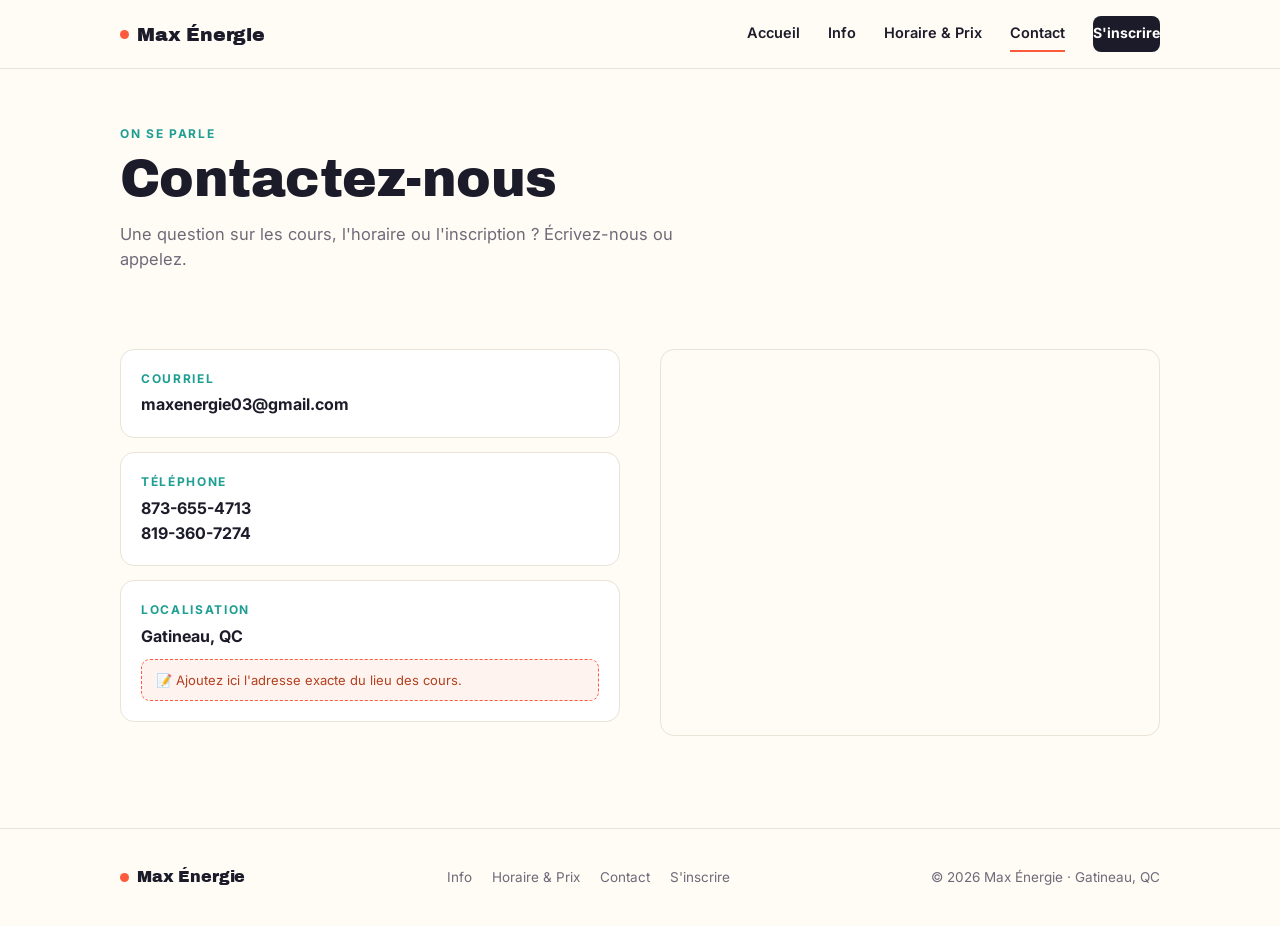
==== contact.html @ 3cfbb034 "Add files via upload" ====
<!DOCTYPE html>
<html lang="fr">
<head>
<meta charset="UTF-8">
<meta name="viewport" content="width=device-width, initial-scale=1.0">
<title>Contact — Max Énergie</title>
<link rel="preconnect" href="https://fonts.googleapis.com">
<link rel="preconnect" href="https://fonts.gstatic.com" crossorigin>
<link href="https://fonts.googleapis.com/css2?family=Archivo+Black&family=Inter:wght@400;500;600;700&display=swap" rel="stylesheet">
<link rel="stylesheet" href="styles.css">
</head>
<body>

<header class="site">
  <div class="nav-inner">
    <a href="index.html" class="brand"><span class="dot"></span>Max Énergie</a>
    <button class="menu-toggle" aria-label="Menu" onclick="document.querySelector('nav.links').classList.toggle('open')">Menu</button>
    <nav class="links">
      <a href="index.html">Accueil</a>
      <a href="info.html">Info</a>
      <a href="horaire.html">Horaire &amp; Prix</a>
      <a href="contact.html" class="active">Contact</a>
      <a href="inscription-max-energie.html" class="nav-cta">S'inscrire</a>
    </nav>
  </div>
</header>

<section class="hero" style="padding-bottom:10px;">
  <div class="container">
    <p class="eyebrow">On se parle</p>
    <h1>Contactez-nous</h1>
    <p class="sub">Une question sur les cours, l'horaire ou l'inscription ? Écrivez-nous ou appelez.</p>
  </div>
</section>

<section class="section" style="padding-top:10px;">
  <div class="container contact-grid">
    <div>
      <div class="contact-item">
        <p class="eyebrow">Courriel</p>
        <a href="mailto:maxenergie03@gmail.com">maxenergie03@gmail.com</a>
      </div>
      <div class="contact-item">
        <p class="eyebrow">Téléphone</p>
        <a href="tel:8736554713">873-655-4713</a><br>
        <a href="tel:8193607274">819-360-7274</a>
      </div>
      <div class="contact-item">
        <p class="eyebrow">Localisation</p>
        <span style="font-weight:700;">Gatineau, QC</span>
        <p class="placeholder-note">📝 Ajoutez ici l'adresse exacte du lieu des cours.</p>
      </div>
    </div>

    <div class="map-box">
      <iframe
        src="https://www.google.com/maps?q=Gatineau,QC&output=embed"
        loading="lazy"
        referrerpolicy="no-referrer-when-downgrade"
        title="Carte — Gatineau, QC">
      </iframe>
    </div>
  </div>
</section>

<footer class="site">
  <div class="container footer-inner">
    <a href="index.html" class="brand"><span class="dot"></span>Max Énergie</a>
    <div class="footer-links">
      <a href="info.html">Info</a>
      <a href="horaire.html">Horaire &amp; Prix</a>
      <a href="contact.html">Contact</a>
      <a href="inscription-max-energie.html">S'inscrire</a>
    </div>
    <span>&copy; <span id="year"></span> Max Énergie · Gatineau, QC</span>
  </div>
</footer>

<script>document.getElementById('year').textContent = new Date().getFullYear();</script>
</body>
</html>
---- styles.css ----
:root{
  --ink:#1C1B29;
  --base:#FFFBF5;
  --coral:#FF5A3C;
  --teal:#1F9E92;
  --muted:#6E6B78;
  --line:#E9E3D8;
  --card-bg:#FFFFFF;
  --radius:14px;
  --maxw:1080px;
}

*{box-sizing:border-box;}
html{scroll-behavior:smooth;}

body{
  margin:0;
  background:var(--base);
  font-family:'Inter',sans-serif;
  color:var(--ink);
  line-height:1.55;
}

img{max-width:100%;display:block;}

a{color:inherit;}

.container{
  max-width:var(--maxw);
  margin:0 auto;
  padding:0 20px;
}

/* ---------- Header / nav ---------- */
header.site{
  border-bottom:1px solid var(--line);
  background:var(--base);
  position:sticky;
  top:0;
  z-index:50;
}
.nav-inner{
  max-width:var(--maxw);
  margin:0 auto;
  padding:16px 20px;
  display:flex;
  align-items:center;
  justify-content:space-between;
}
.brand{
  font-family:'Archivo Black',sans-serif;
  font-weight:400;
  font-size:19px;
  letter-spacing:-.01em;
  text-decoration:none;
  color:var(--ink);
  display:flex;
  align-items:center;
  gap:8px;
}
.brand .dot{
  width:9px;height:9px;border-radius:50%;
  background:var(--coral);
  display:inline-block;
}
nav.links{
  display:flex;
  gap:28px;
  font-size:14.5px;
  font-weight:600;
}
nav.links a{
  text-decoration:none;
  color:var(--ink);
  padding:6px 0;
  border-bottom:2px solid transparent;
}
nav.links a:hover, nav.links a.active{
  border-bottom-color:var(--coral);
}
.nav-cta{
  background:var(--ink);
  color:#fff !important;
  padding:9px 18px;
  border-radius:8px;
  text-decoration:none;
  font-size:14px;
  font-weight:700;
}
.nav-cta:hover{ background:var(--coral); }

.menu-toggle{ display:none; }

@media (max-width:760px){
  nav.links{ display:none; }
  .menu-toggle{
    display:block;
    background:none;
    border:1.5px solid var(--line);
    border-radius:8px;
    padding:8px 12px;
    font-size:14px;
    font-weight:600;
    cursor:pointer;
  }
  nav.links.open{
    display:flex;
    flex-direction:column;
    position:absolute;
    top:100%;
    left:0;
    right:0;
    background:var(--base);
    border-bottom:1px solid var(--line);
    padding:16px 20px 20px;
    gap:16px;
  }
}

/* ---------- Pulse motif ---------- */
.pulse{
  height:34px;
  overflow:hidden;
}
.pulse svg{ width:100%; height:100%; display:block; }
.pulse path{
  fill:none;
  stroke:var(--coral);
  stroke-width:2.5;
  stroke-linecap:round;
  stroke-linejoin:round;
  stroke-dasharray:340;
  stroke-dashoffset:340;
  animation:draw 2.2s ease-out forwards;
}
@keyframes draw{ to{ stroke-dashoffset:0; } }
@media (prefers-reduced-motion: reduce){
  .pulse path{ animation:none; stroke-dashoffset:0; }
}

/* ---------- Type helpers ---------- */
.eyebrow{
  font-size:12px;
  letter-spacing:.14em;
  text-transform:uppercase;
  color:var(--teal);
  font-weight:700;
  margin:0 0 8px;
}
h1{
  font-family:'Archivo Black',sans-serif;
  font-weight:400;
  font-size:clamp(32px,6vw,52px);
  line-height:1.03;
  letter-spacing:-.01em;
  margin:0 0 16px;
}
h2{
  font-family:'Archivo Black',sans-serif;
  font-weight:400;
  font-size:clamp(24px,4vw,32px);
  line-height:1.1;
  margin:0 0 14px;
}
h3{
  font-size:18px;
  font-weight:700;
  margin:0 0 8px;
}
.sub{
  color:var(--muted);
  font-size:16.5px;
  max-width:56ch;
  margin:0 0 28px;
}

/* ---------- Banner ---------- */
.banner{
  background:var(--ink);
  color:#fff;
  font-size:14px;
  font-weight:600;
  text-align:center;
  padding:10px 16px;
}
.banner span{ color:#FFB199; }

/* ---------- Hero ---------- */
.hero{
  padding:56px 0 64px;
}
.hero-top{
  display:flex;
  gap:48px;
  align-items:center;
  flex-wrap:wrap;
}
.hero-text{ flex:1 1 420px; }
.hero-visual{
  flex:1 1 320px;
  background:linear-gradient(155deg,#FFE7DE 0%, #FFF3EF 55%, var(--base) 100%);
  border-radius:var(--radius);
  border:1px solid var(--line);
  min-height:300px;
  display:flex;
  align-items:center;
  justify-content:center;
  position:relative;
  overflow:hidden;
}
.hero-visual .badge{
  position:absolute;
  background:#fff;
  border:1px solid var(--line);
  border-radius:12px;
  padding:14px 18px;
  box-shadow:0 8px 24px rgba(28,27,41,.08);
  font-weight:700;
  font-size:14px;
}
.hero-visual .b1{ top:22px; left:24px; color:var(--coral); }
.hero-visual .b2{ bottom:26px; right:22px; color:var(--teal); }
.hero-visual .center-mark{
  font-family:'Archivo Black',sans-serif;
  font-size:15vw;
  max-font-size:96px;
  color:var(--coral);
  opacity:.14;
}

.btn-row{ display:flex; gap:12px; flex-wrap:wrap; margin-top:8px; }
.btn{
  display:inline-block;
  padding:13px 24px;
  border-radius:9px;
  font-weight:700;
  font-size:15px;
  text-decoration:none;
}
.btn-primary{ background:var(--coral); color:#fff; }
.btn-primary:hover{ background:#E64A2E; }
.btn-secondary{ background:#fff; color:var(--ink); border:1.5px solid var(--line); }
.btn-secondary:hover{ border-color:var(--ink); }

/* ---------- Class cards ---------- */
.classes{ padding:56px 0; }
.class-grid{
  display:grid;
  grid-template-columns:repeat(3,1fr);
  gap:20px;
  margin-top:32px;
}
@media (max-width:820px){ .class-grid{ grid-template-columns:1fr; } }

.class-card{
  border:1px solid var(--line);
  background:var(--card-bg);
  border-radius:var(--radius);
  padding:26px;
}
.class-card .tag{
  display:inline-block;
  font-size:11px;
  font-weight:700;
  letter-spacing:.08em;
  text-transform:uppercase;
  padding:4px 10px;
  border-radius:99px;
  margin-bottom:14px;
}
.tag.zumba{ background:#FFF3EF; color:var(--coral); }
.tag.boxe{ background:#1C1B29; color:#fff; }
.tag.parent{ background:#E6F7F5; color:var(--teal); }

.class-card p{ color:var(--muted); font-size:14.5px; margin:0; }

/* ---------- Info sections ---------- */
.section{ padding:52px 0; }
.section.alt{ background:#FFF6EF; border-top:1px solid var(--line); border-bottom:1px solid var(--line); }
.two-col{
  display:grid;
  grid-template-columns:1fr 1fr;
  gap:44px;
  align-items:start;
}
@media (max-width:760px){ .two-col{ grid-template-columns:1fr; } }

.placeholder-note{
  background:#FFF3EF;
  border:1px dashed var(--coral);
  border-radius:9px;
  padding:10px 14px;
  font-size:13px;
  color:#B3401F;
  margin:10px 0 0;
}

/* ---------- Schedule table ---------- */
table.schedule{
  width:100%;
  border-collapse:collapse;
  margin-top:20px;
  font-size:14.5px;
}
table.schedule th, table.schedule td{
  border:1px solid var(--line);
  padding:12px 14px;
  text-align:left;
}
table.schedule th{
  background:var(--ink);
  color:#fff;
  font-weight:700;
  font-size:13px;
  text-transform:uppercase;
  letter-spacing:.04em;
}
table.schedule tr:nth-child(even){ background:#FFFDF9; }

/* ---------- Pricing cards ---------- */
.pricing-grid{
  display:grid;
  grid-template-columns:repeat(4,1fr);
  gap:16px;
  margin-top:28px;
}
@media (max-width:820px){ .pricing-grid{ grid-template-columns:1fr 1fr; } }
@media (max-width:480px){ .pricing-grid{ grid-template-columns:1fr; } }

.price-card{
  border:1.5px solid var(--line);
  border-radius:var(--radius);
  padding:22px;
  text-align:center;
  background:#fff;
}
.price-card .count{
  font-family:'Archivo Black',sans-serif;
  font-size:34px;
  color:var(--coral);
  display:block;
}
.price-card .label{ font-size:13px; color:var(--muted); margin-bottom:12px; display:block; }
.price-card .price{ font-size:15px; font-weight:700; }

/* ---------- Contact ---------- */
.contact-grid{
  display:grid;
  grid-template-columns:1fr 1fr;
  gap:40px;
  margin-top:28px;
}
@media (max-width:760px){ .contact-grid{ grid-template-columns:1fr; } }
.contact-item{
  border:1px solid var(--line);
  border-radius:var(--radius);
  padding:20px;
  background:#fff;
  margin-bottom:14px;
}
.contact-item .eyebrow{ margin-bottom:4px; }
.contact-item a{ text-decoration:none; font-weight:700; color:var(--ink); }
.contact-item a:hover{ color:var(--coral); }

.map-box{
  border:1px solid var(--line);
  border-radius:var(--radius);
  overflow:hidden;
  min-height:280px;
}
.map-box iframe{ width:100%; height:100%; min-height:280px; border:0; }

/* ---------- Footer ---------- */
footer.site{
  border-top:1px solid var(--line);
  padding:36px 0;
  margin-top:40px;
}
.footer-inner{
  display:flex;
  justify-content:space-between;
  align-items:center;
  flex-wrap:wrap;
  gap:16px;
  font-size:13.5px;
  color:var(--muted);
}
.footer-inner .brand{ font-size:16px; }
.footer-links{ display:flex; gap:20px; }
.footer-links a{ text-decoration:none; color:var(--muted); }
.footer-links a:hover{ color:var(--coral); }
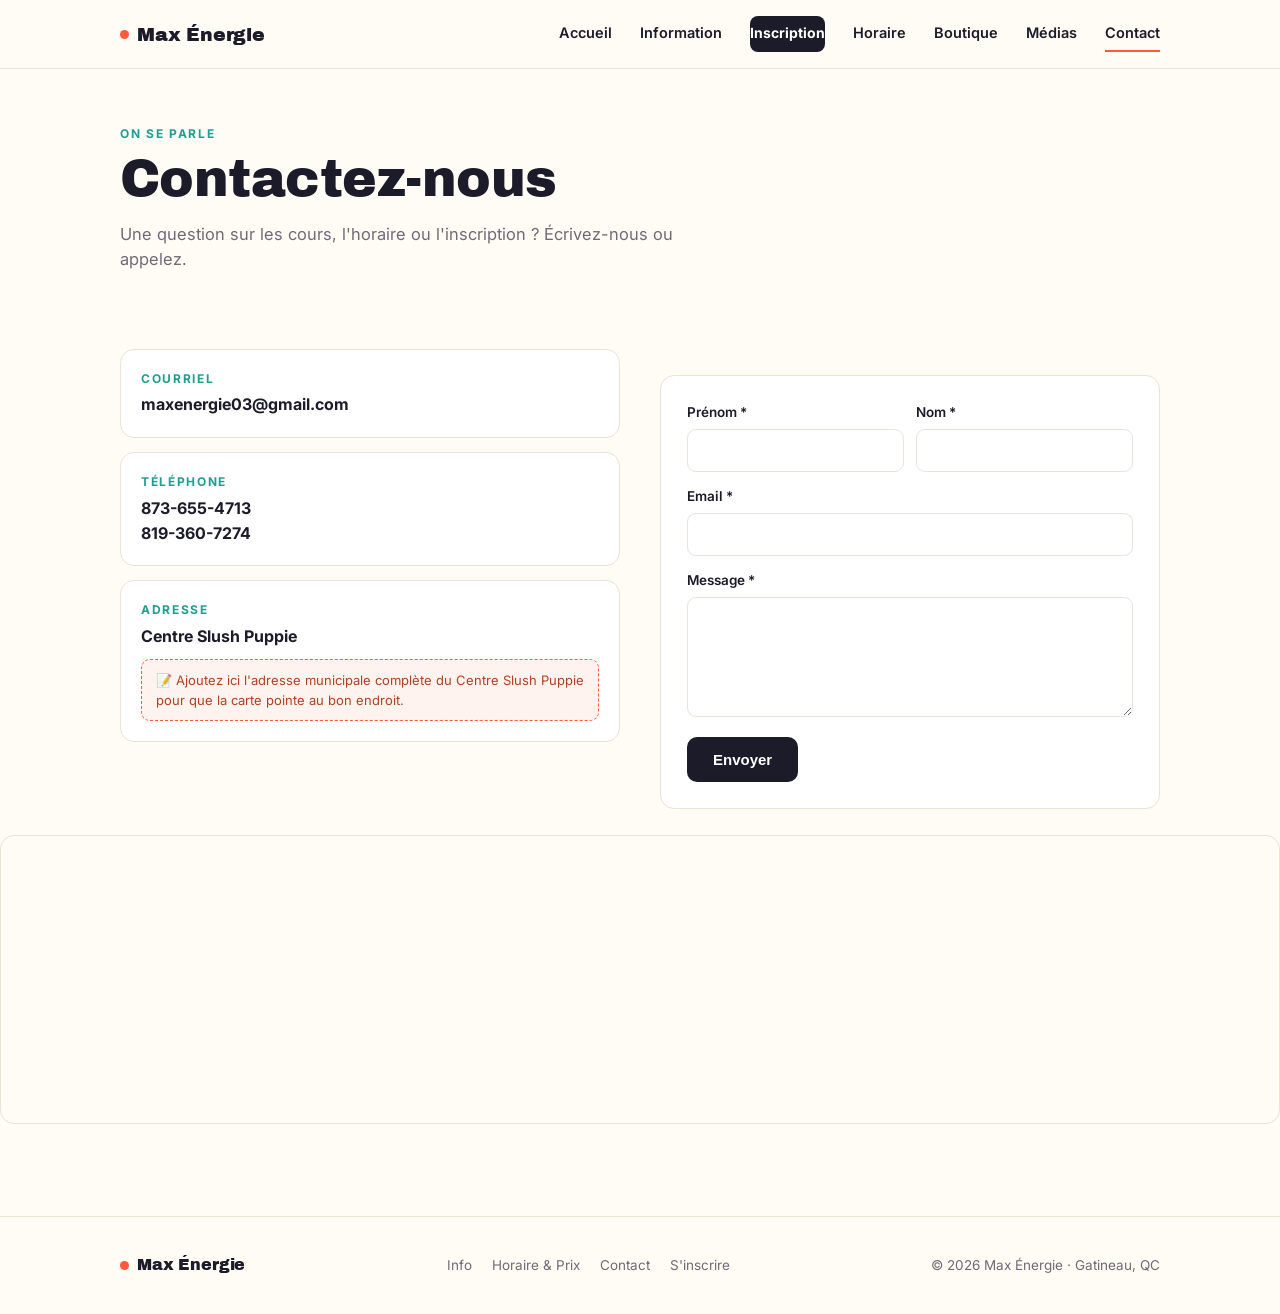
==== commit f4ac8d13: "Add files via upload" ====
--- a/contact.html
+++ b/contact.html
@@ -8,6 +8,34 @@
 <link rel="preconnect" href="https://fonts.gstatic.com" crossorigin>
 <link href="https://fonts.googleapis.com/css2?family=Archivo+Black&family=Inter:wght@400;500;600;700&display=swap" rel="stylesheet">
 <link rel="stylesheet" href="styles.css">
+<style>
+  .contact-form{
+    background:var(--card-bg);
+    border:1px solid var(--line);
+    border-radius:var(--radius);
+    padding:26px;
+    margin-top:26px;
+  }
+  .contact-form .row2{ display:grid; grid-template-columns:1fr 1fr; gap:12px; }
+  @media (max-width:480px){ .contact-form .row2{ grid-template-columns:1fr; } }
+  .contact-form .field{ margin-bottom:14px; }
+  .contact-form label{ display:block; font-size:13.5px; font-weight:600; margin-bottom:6px; }
+  .contact-form input, .contact-form textarea{
+    width:100%; padding:11px 13px; border:1.5px solid var(--line); border-radius:9px;
+    font-family:inherit; font-size:15px; color:var(--ink); background:#fff;
+  }
+  .contact-form input:focus, .contact-form textarea:focus{ outline:none; border-color:var(--coral); }
+  .contact-form textarea{ min-height:120px; resize:vertical; }
+  .contact-form button{
+    background:var(--ink); color:#fff; border:none; border-radius:10px; padding:14px 26px;
+    font-weight:700; font-size:15px; cursor:pointer;
+  }
+  .contact-form button:hover{ background:var(--coral); }
+  .contact-form button:disabled{ background:var(--muted); cursor:not-allowed; }
+  #contactStatus{ margin-top:12px; font-size:14px; display:none; }
+  #contactStatus.ok{ display:block; color:#1E7A4C; }
+  #contactStatus.err{ display:block; color:#B3261E; }
+</style>
 </head>
 <body>
 
@@ -17,10 +45,12 @@
     <button class="menu-toggle" aria-label="Menu" onclick="document.querySelector('nav.links').classList.toggle('open')">Menu</button>
     <nav class="links">
       <a href="index.html">Accueil</a>
-      <a href="info.html">Info</a>
-      <a href="horaire.html">Horaire &amp; Prix</a>
+      <a href="info.html">Information</a>
+      <a href="inscription-max-energie.html" class="nav-cta">Inscription</a>
+      <a href="horaire.html">Horaire</a>
+      <a href="https://xpressobaravetements.com/collections/max-energie" target="_blank" rel="noopener">Boutique</a>
+      <a href="medias.html">M&eacute;dias</a>
       <a href="contact.html" class="active">Contact</a>
-      <a href="inscription-max-energie.html" class="nav-cta">S'inscrire</a>
     </nav>
   </div>
 </header>
@@ -46,22 +76,81 @@
         <a href="tel:8193607274">819-360-7274</a>
       </div>
       <div class="contact-item">
-        <p class="eyebrow">Localisation</p>
-        <span style="font-weight:700;">Gatineau, QC</span>
-        <p class="placeholder-note">📝 Ajoutez ici l'adresse exacte du lieu des cours.</p>
+        <p class="eyebrow">Adresse</p>
+        <span style="font-weight:700;">Centre Slush Puppie</span>
+        <p class="placeholder-note">📝 Ajoutez ici l'adresse municipale complète du Centre Slush Puppie pour que la carte pointe au bon endroit.</p>
       </div>
     </div>
 
-    <div class="map-box">
-      <iframe
-        src="https://www.google.com/maps?q=Gatineau,QC&output=embed"
-        loading="lazy"
-        referrerpolicy="no-referrer-when-downgrade"
-        title="Carte — Gatineau, QC">
-      </iframe>
+    <div>
+      <form id="contactForm" class="contact-form" novalidate>
+        <div class="row2">
+          <div class="field">
+            <label for="firstName">Prénom *</label>
+            <input type="text" id="firstName" name="firstName" required>
+          </div>
+          <div class="field">
+            <label for="lastName">Nom *</label>
+            <input type="text" id="lastName" name="lastName" required>
+          </div>
+        </div>
+        <div class="field">
+          <label for="ceEmail">Email *</label>
+          <input type="email" id="ceEmail" name="email" required>
+        </div>
+        <div class="field">
+          <label for="ceMessage">Message *</label>
+          <textarea id="ceMessage" name="message" required></textarea>
+        </div>
+        <button type="submit" id="contactSubmit">Envoyer</button>
+        <div id="contactStatus" role="status"></div>
+      </form>
     </div>
   </div>
+
+  <div class="map-box" style="margin-top:26px;">
+    <iframe
+      src="https://www.google.com/maps?q=Centre+Slush+Puppie,Gatineau,QC&output=embed"
+      loading="lazy"
+      referrerpolicy="no-referrer-when-downgrade"
+      title="Carte — Centre Slush Puppie, Gatineau, QC">
+    </iframe>
+  </div>
 </section>
+
+<script>
+  // Same free, no-backend approach as the registration form.
+  const RECIPIENT_EMAIL_CONTACT = "maxenergie03@gmail.com"; // <-- change if you want a different inbox
+  const cForm = document.getElementById('contactForm');
+  const cBtn = document.getElementById('contactSubmit');
+  const cStatus = document.getElementById('contactStatus');
+
+  cForm.addEventListener('submit', async (e) => {
+    e.preventDefault();
+    if (!cForm.checkValidity()) { cForm.reportValidity(); return; }
+    const data = Object.fromEntries(new FormData(cForm).entries());
+    cBtn.disabled = true;
+    cBtn.textContent = 'Envoi...';
+    cStatus.className = '';
+    try {
+      const res = await fetch(`https://formsubmit.co/ajax/${RECIPIENT_EMAIL_CONTACT}`, {
+        method: 'POST',
+        headers: { 'Content-Type': 'application/json', 'Accept': 'application/json' },
+        body: JSON.stringify({ _subject: 'Nouveau message — site Max Énergie', ...data })
+      });
+      if (!res.ok) throw new Error('network');
+      cStatus.textContent = 'Merci pour votre message ! Nous vous répondrons rapidement.';
+      cStatus.className = 'ok';
+      cForm.reset();
+    } catch (err) {
+      cStatus.textContent = "Une erreur est survenue. Veuillez réessayer ou nous écrire directement par courriel.";
+      cStatus.className = 'err';
+    } finally {
+      cBtn.disabled = false;
+      cBtn.textContent = 'Envoyer';
+    }
+  });
+</script>
 
 <footer class="site">
   <div class="container footer-inner">
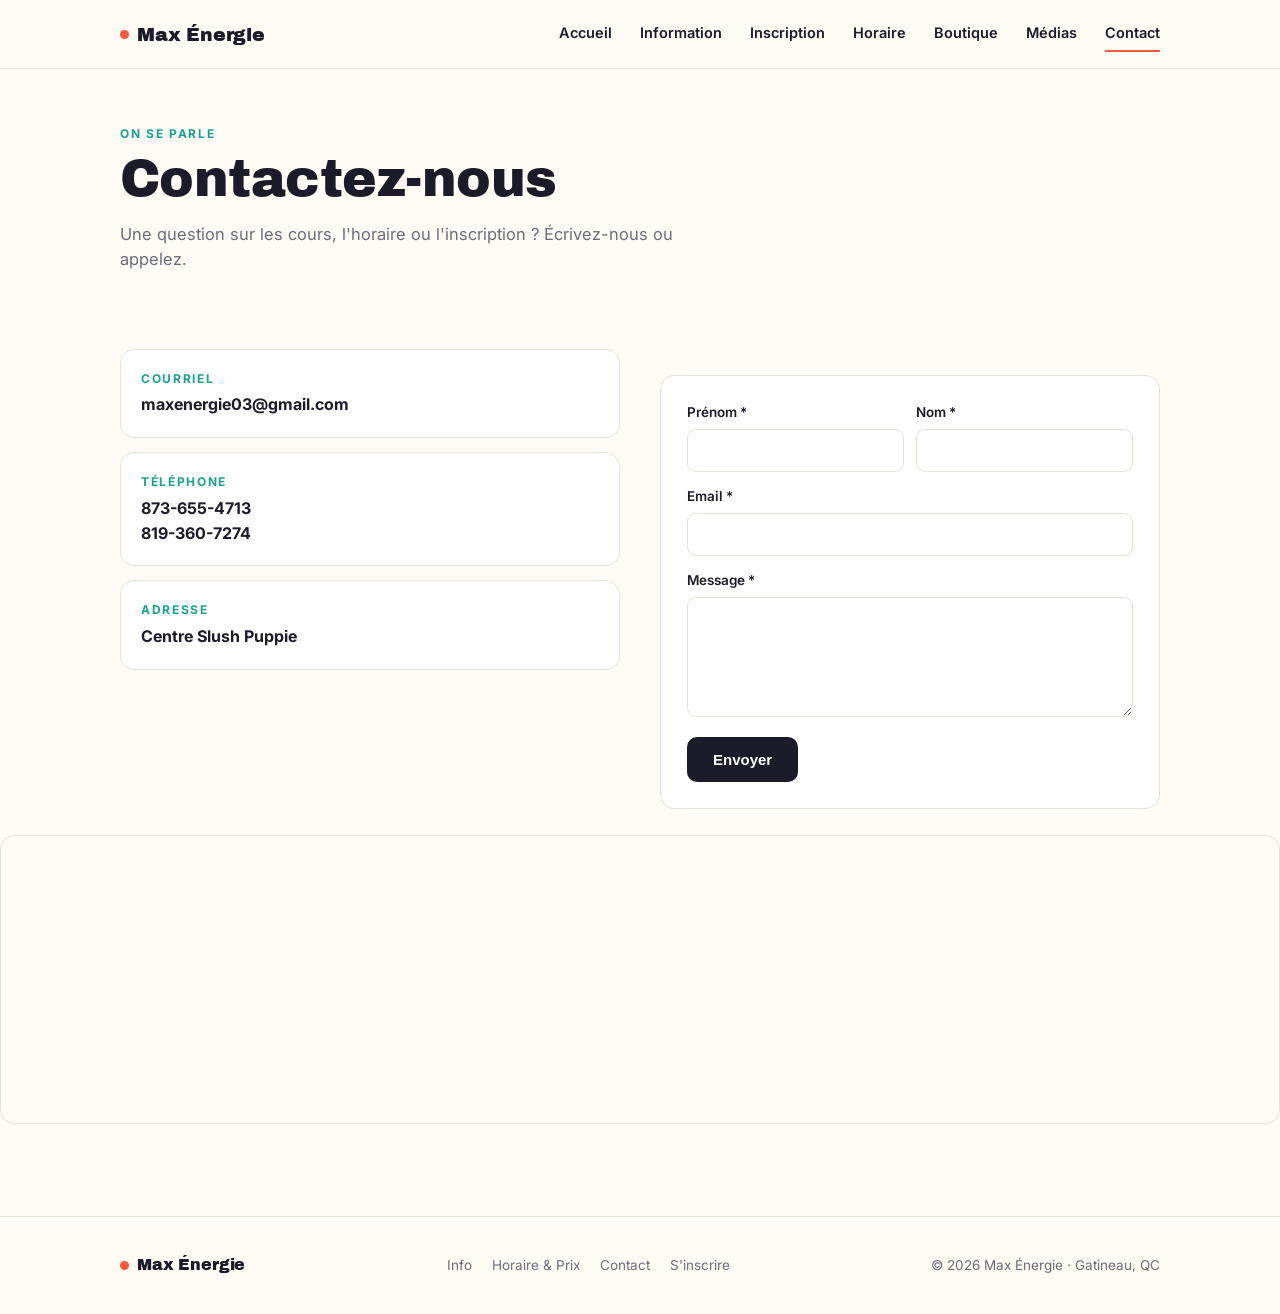
==== commit 1e1894a9: "Add files via upload" ====
--- a/contact.html
+++ b/contact.html
@@ -46,7 +46,7 @@
     <nav class="links">
       <a href="index.html">Accueil</a>
       <a href="info.html">Information</a>
-      <a href="inscription-max-energie.html" class="nav-cta">Inscription</a>
+      <a href="inscription-max-energie.html">Inscription</a>
       <a href="horaire.html">Horaire</a>
       <a href="https://xpressobaravetements.com/collections/max-energie" target="_blank" rel="noopener">Boutique</a>
       <a href="medias.html">M&eacute;dias</a>
@@ -78,7 +78,6 @@
       <div class="contact-item">
         <p class="eyebrow">Adresse</p>
         <span style="font-weight:700;">Centre Slush Puppie</span>
-        <p class="placeholder-note">📝 Ajoutez ici l'adresse municipale complète du Centre Slush Puppie pour que la carte pointe au bon endroit.</p>
       </div>
     </div>
 
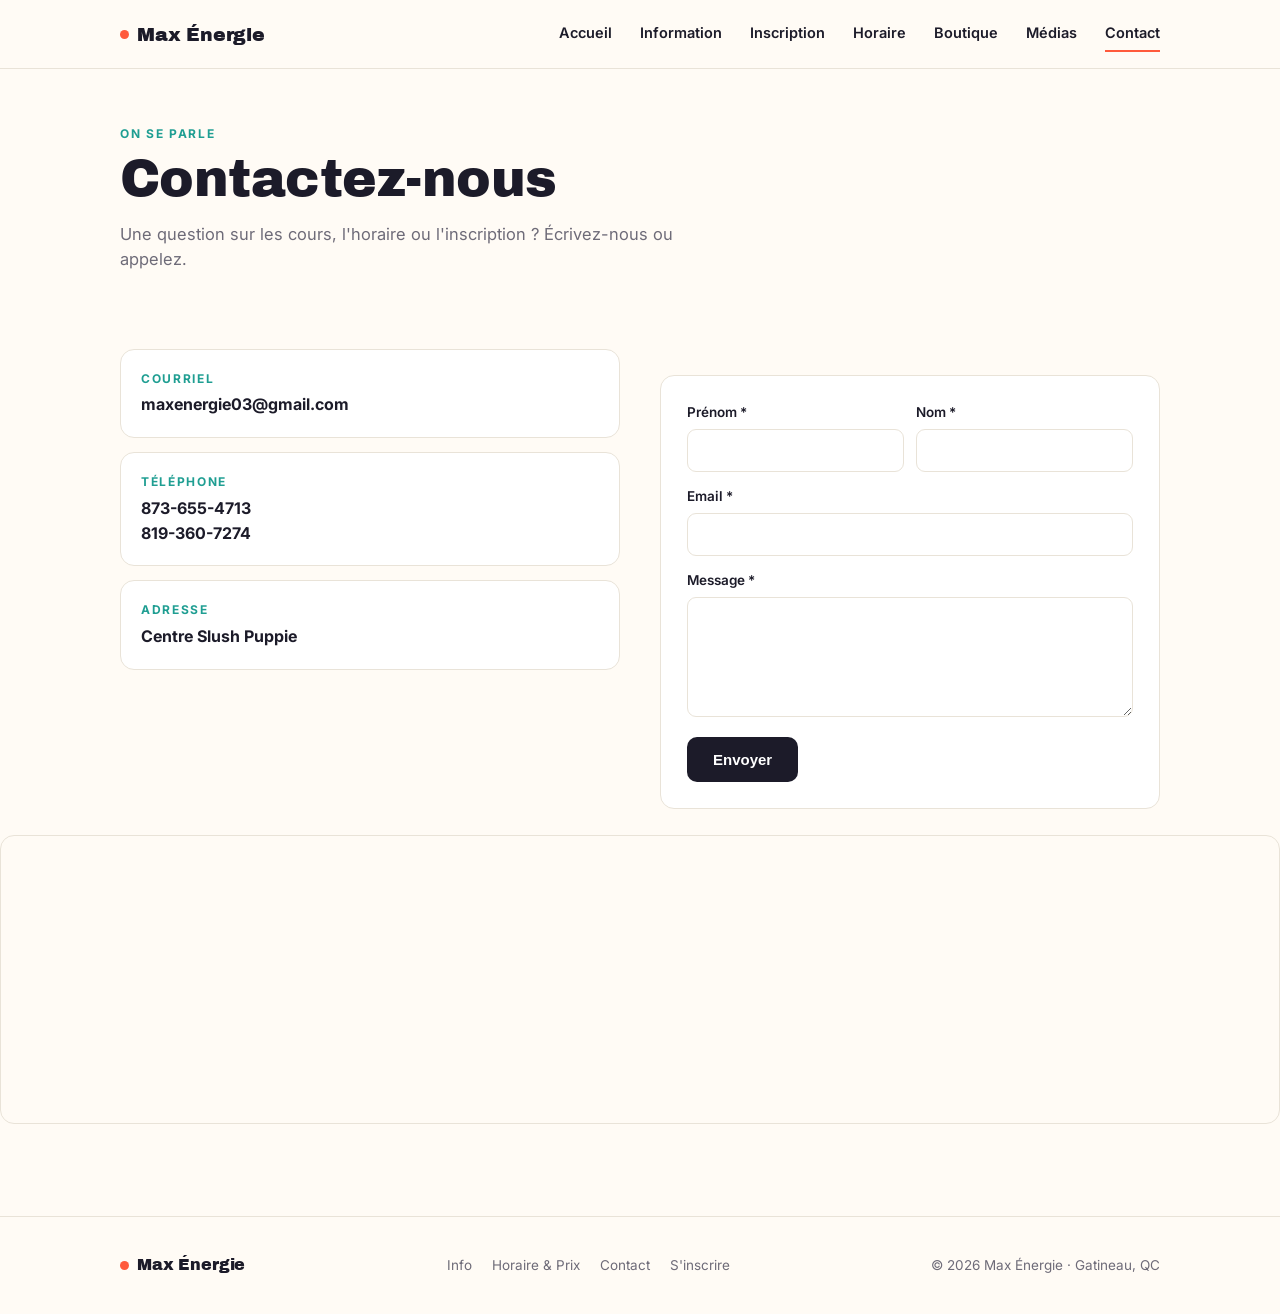
==== commit d3a36034: "Add files via upload" ====
--- a/contact.html
+++ b/contact.html
@@ -3,7 +3,11 @@
 <head>
 <meta charset="UTF-8">
 <meta name="viewport" content="width=device-width, initial-scale=1.0">
-<title>Contact — Max Énergie</title>
+<title>Max Énergie</title>
+<link rel="icon" href="favicon.ico" sizes="any">
+<link rel="icon" href="favicon-32.png" type="image/png" sizes="32x32">
+<link rel="icon" href="favicon-16.png" type="image/png" sizes="16x16">
+<link rel="apple-touch-icon" href="favicon-180.png">
 <link rel="preconnect" href="https://fonts.googleapis.com">
 <link rel="preconnect" href="https://fonts.gstatic.com" crossorigin>
 <link href="https://fonts.googleapis.com/css2?family=Archivo+Black&family=Inter:wght@400;500;600;700&display=swap" rel="stylesheet">
--- a/styles.css
+++ b/styles.css
@@ -320,12 +320,12 @@
 /* ---------- Pricing cards ---------- */
 .pricing-grid{
   display:grid;
-  grid-template-columns:repeat(4,1fr);
+  grid-template-columns:repeat(5,1fr);
   gap:16px;
   margin-top:28px;
 }
-@media (max-width:820px){ .pricing-grid{ grid-template-columns:1fr 1fr; } }
-@media (max-width:480px){ .pricing-grid{ grid-template-columns:1fr; } }
+@media (max-width:900px){ .pricing-grid{ grid-template-columns:repeat(3,1fr); } }
+@media (max-width:600px){ .pricing-grid{ grid-template-columns:1fr 1fr; } }
 
 .price-card{
   border:1.5px solid var(--line);
@@ -370,6 +370,27 @@
 }
 .map-box iframe{ width:100%; height:100%; min-height:280px; border:0; }
 
+/* ---------- Promo gallery ---------- */
+.promo-grid{
+  display:grid;
+  grid-template-columns:repeat(4,1fr);
+  gap:16px;
+  margin-top:28px;
+}
+.promo-grid img{
+  width:100%;
+  height:100%;
+  object-fit:cover;
+  border-radius:var(--radius);
+  border:1px solid var(--line);
+  aspect-ratio:2/3;
+  cursor:pointer;
+  transition:transform .15s ease;
+}
+.promo-grid img:hover{ transform:translateY(-3px); }
+@media (max-width:820px){ .promo-grid{ grid-template-columns:1fr 1fr; } }
+@media (max-width:480px){ .promo-grid{ grid-template-columns:1fr; } }
+
 /* ---------- Footer ---------- */
 footer.site{
   border-top:1px solid var(--line);
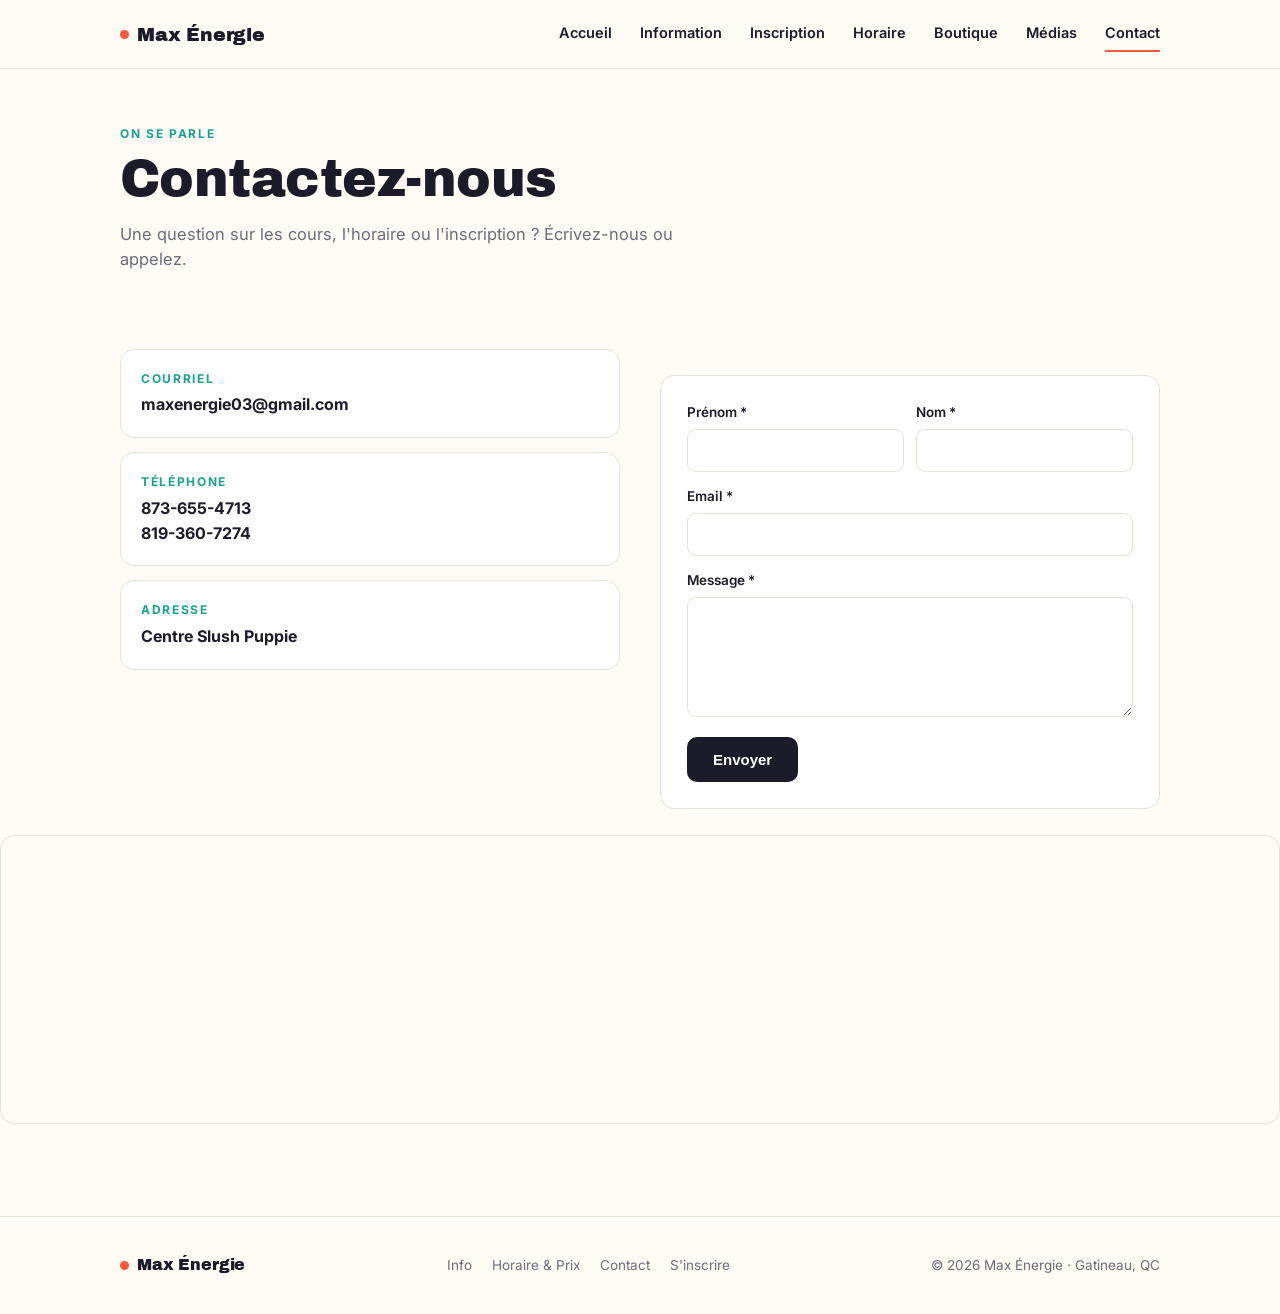
==== commit b93b2b1f: "Add files via upload" ====
--- a/contact.html
+++ b/contact.html
@@ -3,7 +3,7 @@
 <head>
 <meta charset="UTF-8">
 <meta name="viewport" content="width=device-width, initial-scale=1.0">
-<title>Max Énergie</title>
+<title>Contact - Max Énergie</title>
 <link rel="icon" href="favicon.ico" sizes="any">
 <link rel="icon" href="favicon-32.png" type="image/png" sizes="32x32">
 <link rel="icon" href="favicon-16.png" type="image/png" sizes="16x16">
